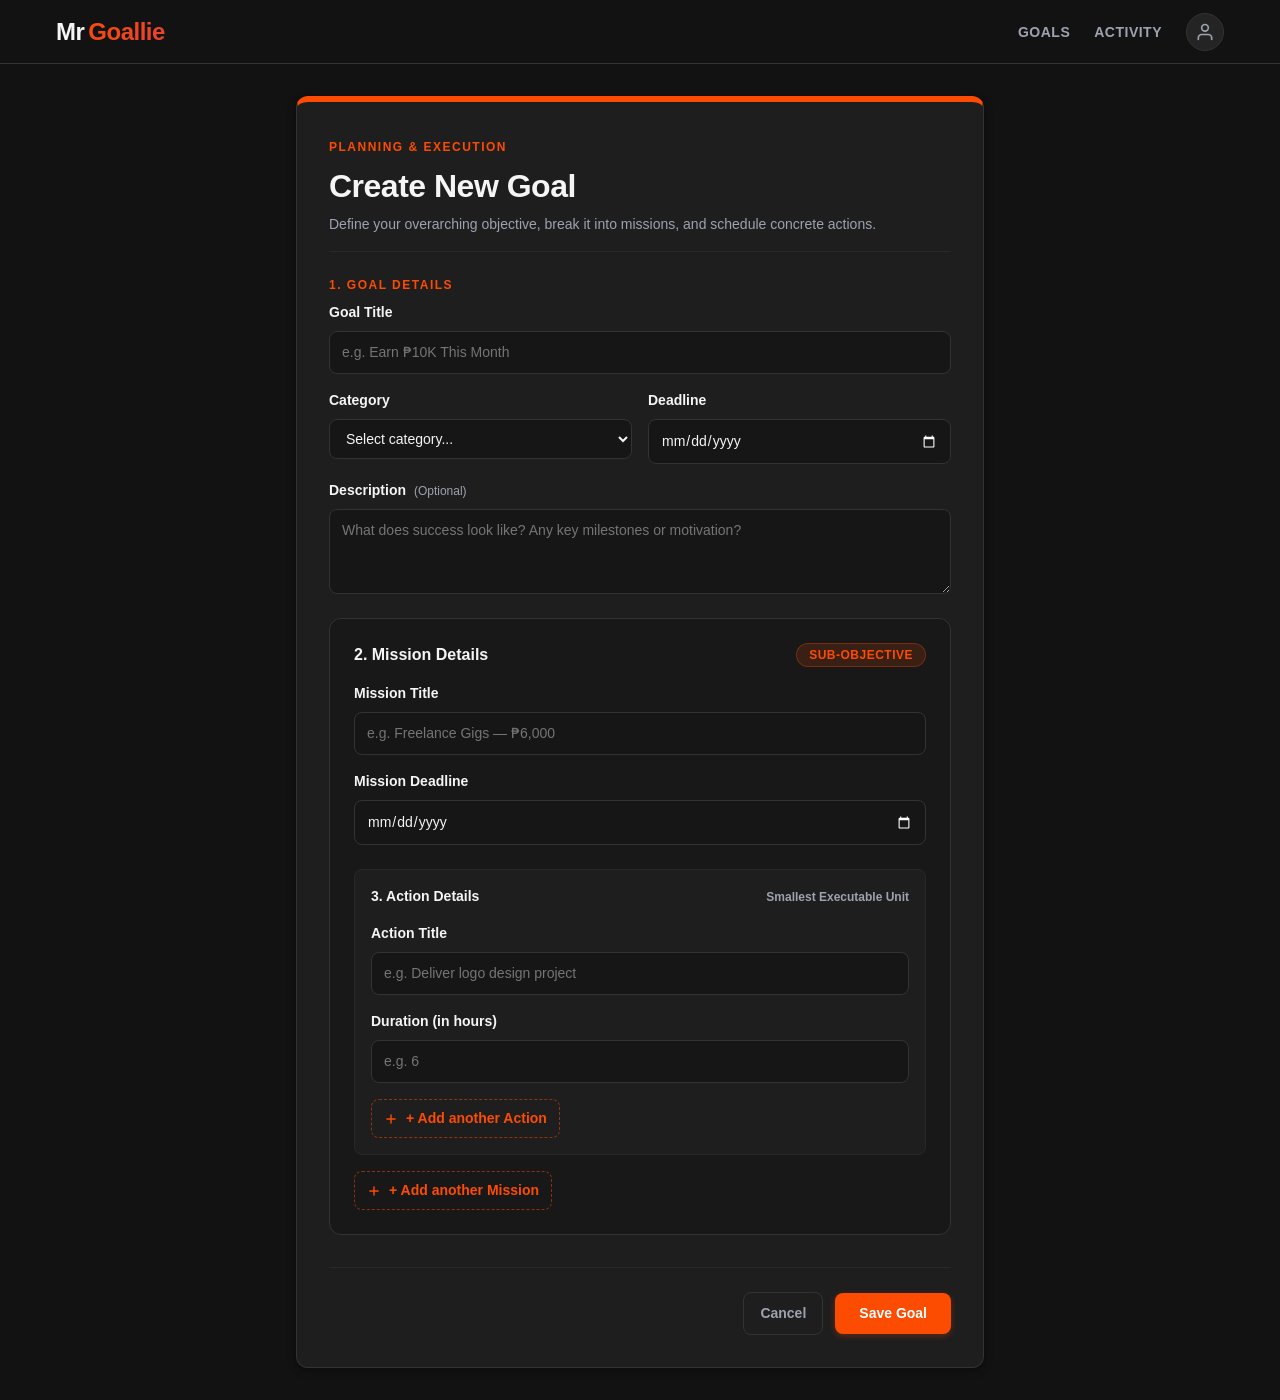
==== goalForm.html @ 3c05c083 "Initial Commit: Vibe Coded UI Design using Antigravity" ====
<!DOCTYPE html>
<html lang="en">
<head>
  <meta charset="UTF-8">
  <meta name="viewport" content="width=device-width, initial-scale=1.0">
  <title>New Goal — Mr Goallie</title>
  <link rel="stylesheet" href="css/styles.css">
</head>
<body>

  <!-- Top Sticky Navigation Bar -->
  <header class="site-header">
    <div class="nav-container">
      <a href="index.html" class="brand-logo" aria-label="Mr Goallie Home">
        Mr <span class="brand-gradient">Goallie</span>
      </a>

      <div class="nav-right">
        <nav aria-label="Primary Navigation">
          <ul class="nav-links">
            <li><a href="index.html" class="nav-link">Goals</a></li>
            <li><a href="index.html#activity-section" class="nav-link">Activity</a></li>
          </ul>
        </nav>
        <a href="#profile" class="profile-btn" aria-label="User Profile">
          <svg width="20" height="20" viewBox="0 0 24 24" fill="none" stroke="currentColor" stroke-width="2" stroke-linecap="round" stroke-linejoin="round" aria-hidden="true">
            <path d="M20 21v-2a4 4 0 0 0-4-4H8a4 4 0 0 0-4 4v2"></path>
            <circle cx="12" cy="7" r="4"></circle>
          </svg>
        </a>
      </div>
    </div>
  </header>

  <main class="form-page-layout">

    <div class="form-card">
      <div class="form-header">
        <span class="section-tag">Planning &amp; Execution</span>
        <h1 class="section-title">Create New Goal</h1>
        <p style="color: var(--color-text-muted); font-size: var(--text-sm); margin-top: 4px;">
          Define your overarching objective, break it into missions, and schedule concrete actions.
        </p>
      </div>

      <form action="index.html" method="get" class="form-section">
        
        <!-- 1. Goal Details Section -->
        <fieldset class="form-section" style="border: none;">
          <legend class="section-tag" style="margin-bottom: var(--space-2);">1. Goal Details</legend>

          <div class="form-group">
            <label for="goal-title" class="form-label">Goal Title</label>
            <input 
              type="text" 
              id="goal-title" 
              name="goal_title" 
              class="form-input" 
              placeholder="e.g. Earn ₱10K This Month" 
              required
            >
          </div>

          <div class="form-group-row">
            <div class="form-group">
              <label for="goal-category" class="form-label">Category</label>
              <select id="goal-category" name="goal_category" class="form-select" required>
                <option value="" disabled selected>Select category...</option>
                <option value="health">Health</option>
                <option value="career">Career</option>
                <option value="finance">Finance</option>
                <option value="learning">Learning</option>
                <option value="personal">Personal</option>
              </select>
            </div>

            <div class="form-group">
              <label for="goal-deadline" class="form-label">Deadline</label>
              <input 
                type="date" 
                id="goal-deadline" 
                name="goal_deadline" 
                class="form-input" 
                required
              >
            </div>
          </div>

          <div class="form-group">
            <label for="goal-description" class="form-label">
              Description <span class="form-label-optional">(Optional)</span>
            </label>
            <textarea 
              id="goal-description" 
              name="goal_description" 
              class="form-textarea" 
              rows="3" 
              placeholder="What does success look like? Any key milestones or motivation?"
            ></textarea>
          </div>

          <!-- 2. Nested Mission Details Section -->
          <div class="form-nested-section">
            <div class="nested-section-title">
              <span>2. Mission Details</span>
              <span class="category-pill">Sub-objective</span>
            </div>

            <div class="form-group">
              <label for="mission-title" class="form-label">Mission Title</label>
              <input 
                type="text" 
                id="mission-title" 
                name="mission_title" 
                class="form-input" 
                placeholder="e.g. Freelance Gigs — ₱6,000" 
                required
              >
            </div>

            <div class="form-group">
              <label for="mission-deadline" class="form-label">Mission Deadline</label>
              <input 
                type="date" 
                id="mission-deadline" 
                name="mission_deadline" 
                class="form-input" 
                required
              >
            </div>

            <!-- 3. Nested Action Details Section -->
            <div class="form-nested-sub-section">
              <div class="nested-section-title">
                <span style="font-size: var(--text-sm);">3. Action Details</span>
                <span style="font-size: var(--text-xs); color: var(--color-text-muted);">Smallest Executable Unit</span>
              </div>

              <div class="form-group">
                <label for="action-title" class="form-label">Action Title</label>
                <input 
                  type="text" 
                  id="action-title" 
                  name="action_title" 
                  class="form-input" 
                  placeholder="e.g. Deliver logo design project" 
                  required
                >
              </div>

              <div class="form-group">
                <label for="action-duration" class="form-label">Duration (in hours)</label>
                <input 
                  type="number" 
                  id="action-duration" 
                  name="action_duration" 
                  class="form-input" 
                  placeholder="e.g. 6" 
                  min="0.25" 
                  step="0.25" 
                  required
                >
              </div>

              <button type="button" class="btn-add-repeater">
                <svg width="14" height="14" viewBox="0 0 24 24" fill="none" stroke="currentColor" stroke-width="2.5" stroke-linecap="round" stroke-linejoin="round" aria-hidden="true">
                  <line x1="12" y1="5" x2="12" y2="19"></line>
                  <line x1="5" y1="12" x2="19" y2="12"></line>
                </svg>
                <span>+ Add another Action</span>
              </button>
            </div>

            <button type="button" class="btn-add-repeater">
              <svg width="14" height="14" viewBox="0 0 24 24" fill="none" stroke="currentColor" stroke-width="2.5" stroke-linecap="round" stroke-linejoin="round" aria-hidden="true">
                <line x1="12" y1="5" x2="12" y2="19"></line>
                <line x1="5" y1="12" x2="19" y2="12"></line>
              </svg>
              <span>+ Add another Mission</span>
            </button>
          </div>

        </fieldset>

        <!-- Form Footer: Cancel & Save Goal -->
        <div class="form-actions-footer">
          <a href="index.html" class="btn-cancel">Cancel</a>
          <button type="submit" class="btn-submit">Save Goal</button>
        </div>

      </form>
    </div>

  </main>

</body>
</html>
---- css/styles.css ----
/* ==========================================================================
   Mr Goallie — Design System & Stylesheet
   Strava-inspired athletic, data-forward dark UI
   ========================================================================== */

:root {
  /* Colors */
  --bg-color: #121212;
  --surface-card: #1E1E1E;
  --surface-nested: #181818;
  --surface-nested-subtle: #242424;
  --surface-input: #161616;
  --surface-hover: #262626;

  --color-primary: #FC4C02;
  --color-primary-accent: #E34234;
  --color-primary-glow: rgba(252, 76, 2, 0.25);
  
  --color-text-primary: #F5F5F5;
  --color-text-muted: #9CA3AF;
  --color-border: #333333;
  --color-border-subtle: #282828;
  --color-warning: #FFB020;
  --color-warning-bg: rgba(255, 176, 32, 0.12);
  --color-success: #FC4C02;
  --color-success-bg: rgba(252, 76, 2, 0.12);

  /* Typography */
  --font-stack: -apple-system, "Segoe UI", Roboto, Helvetica, Arial, sans-serif;
  --text-xs: 12px;
  --text-sm: 14px;
  --text-base: 16px;
  --text-lg: 20px;
  --text-xl: 24px;
  --text-2xl: 32px;

  /* Spacing */
  --space-1: 4px;
  --space-2: 8px;
  --space-3: 12px;
  --space-4: 16px;
  --space-6: 24px;
  --space-8: 32px;

  /* Radii */
  --radius-sm: 8px;
  --radius-md: 12px;
  --radius-full: 999px;

  /* Elevation */
  --card-shadow: 0 2px 8px rgba(0, 0, 0, 0.4);
  --focus-ring: 0 0 0 2px #121212, 0 0 0 4px #FC4C02;
}

/* --------------------------------------------------------------------------
   Modern Reset & Base Styles
   -------------------------------------------------------------------------- */
*, *::before, *::after {
  box-sizing: border-box;
  margin: 0;
  padding: 0;
}

html {
  font-size: 16px;
  color-scheme: dark;
  scroll-behavior: smooth;
}

body {
  min-height: 100vh;
  background-color: var(--bg-color);
  color: var(--color-text-primary);
  font-family: var(--font-stack);
  font-size: var(--text-base);
  line-height: 1.5;
  -webkit-font-smoothing: antialiased;
  -moz-osx-font-smoothing: grayscale;
}

a {
  color: inherit;
  text-decoration: none;
}

button, input, select, textarea {
  font: inherit;
  color: inherit;
}

button {
  cursor: pointer;
  border: none;
  background: none;
}

/* Accessible hidden utility */
.visually-hidden {
  position: absolute !important;
  width: 1px !important;
  height: 1px !important;
  padding: 0 !important;
  margin: -1px !important;
  overflow: hidden !important;
  clip: rect(0, 0, 0, 0) !important;
  white-space: nowrap !important;
  border: 0 !important;
}

/* --------------------------------------------------------------------------
   Header & Sticky Nav Bar (~64px)
   -------------------------------------------------------------------------- */
.site-header {
  position: sticky;
  top: 0;
  z-index: 100;
  height: 64px;
  background-color: #121212;
  border-bottom: 1px solid var(--color-border);
  display: flex;
  align-items: center;
}

.nav-container {
  width: 100%;
  max-width: 1200px;
  margin: 0 auto;
  padding: 0 var(--space-4);
  display: flex;
  align-items: center;
  justify-content: space-between;
}

.brand-logo {
  font-size: var(--text-xl);
  font-weight: 800;
  letter-spacing: -0.5px;
  color: var(--color-text-primary);
  display: flex;
  align-items: center;
  gap: 4px;
}

.brand-gradient {
  background: linear-gradient(135deg, var(--color-primary), var(--color-primary-accent));
  -webkit-background-clip: text;
  -webkit-text-fill-color: transparent;
}

.nav-right {
  display: flex;
  align-items: center;
  gap: var(--space-6);
}

.nav-links {
  display: flex;
  align-items: center;
  gap: var(--space-6);
  list-style: none;
}

.nav-link {
  font-size: var(--text-sm);
  font-weight: 600;
  color: var(--color-text-muted);
  text-transform: uppercase;
  letter-spacing: 0.5px;
  padding: var(--space-2) 0;
  position: relative;
  transition: color 0.15s ease;
}

.nav-link:hover {
  color: var(--color-text-primary);
}

.nav-link.active {
  color: var(--color-text-primary);
}

.nav-link.active::after {
  content: "";
  position: absolute;
  bottom: -10px;
  left: 0;
  right: 0;
  height: 2px;
  background-color: var(--color-primary);
  border-radius: var(--radius-full);
}

.profile-btn {
  display: inline-flex;
  align-items: center;
  justify-content: center;
  width: 38px;
  height: 38px;
  border-radius: var(--radius-full);
  background-color: var(--surface-nested-subtle);
  border: 1px solid var(--color-border);
  color: var(--color-text-muted);
  transition: border-color 0.15s ease, color 0.15s ease;
}

.profile-btn:hover {
  border-color: var(--color-primary);
  color: var(--color-text-primary);
}

/* --------------------------------------------------------------------------
   Layout & Dashboard Container
   -------------------------------------------------------------------------- */
.main-layout {
  max-width: 1200px;
  margin: 0 auto;
  padding: var(--space-8) var(--space-4) var(--space-8);
  display: flex;
  flex-direction: column;
  gap: var(--space-8);
}

/* Section Header Typography */
.section-tag {
  font-size: var(--text-xs);
  font-weight: 700;
  text-transform: uppercase;
  letter-spacing: 1.5px;
  color: var(--color-primary);
  margin-bottom: var(--space-1);
}

.section-title {
  font-size: var(--text-2xl);
  font-weight: 800;
  letter-spacing: -0.5px;
  color: var(--color-text-primary);
}

/* --------------------------------------------------------------------------
   Goal Collection Section & Filters
   -------------------------------------------------------------------------- */
.goals-section {
  display: flex;
  flex-direction: column;
  gap: var(--space-4);
}

.section-header-row {
  display: flex;
  align-items: flex-end;
  justify-content: space-between;
  gap: var(--space-4);
  flex-wrap: wrap;
}

.header-left {
  display: flex;
  flex-direction: column;
}

.filter-actions-row {
  display: flex;
  align-items: center;
  gap: var(--space-3);
  flex-wrap: wrap;
}

.category-select-wrapper {
  position: relative;
  display: inline-block;
}

.category-select {
  background-color: var(--surface-card);
  border: 1px solid var(--color-border);
  color: var(--color-text-primary);
  font-size: var(--text-sm);
  font-weight: 500;
  padding: 8px var(--space-6) 8px var(--space-3);
  border-radius: var(--radius-sm);
  outline: none;
  appearance: none;
  background-image: url("data:image/svg+xml,%3Csvg xmlns='http://www.w3.org/2000/svg' width='16' height='16' viewBox='0 0 24 24' fill='none' stroke='%239CA3AF' stroke-width='2' stroke-linecap='round' stroke-linejoin='round'%3E%3Cpolyline points='6 9 12 15 18 9'%3E%3C/polyline%3E%3C/svg%3E");
  background-repeat: no-repeat;
  background-position: right 8px center;
  background-size: 14px;
  cursor: pointer;
  transition: border-color 0.15s ease;
}

.category-select:focus {
  border-color: var(--color-primary);
}

/* Primary Button */
.btn-primary {
  display: inline-flex;
  align-items: center;
  justify-content: center;
  gap: var(--space-2);
  background-color: var(--color-primary);
  color: #FFFFFF;
  font-size: var(--text-sm);
  font-weight: 700;
  padding: 8px var(--space-4);
  border-radius: var(--radius-sm);
  text-decoration: none;
  box-shadow: 0 1px 3px rgba(0,0,0,0.3);
  transition: background-color 0.15s ease, transform 0.1s ease;
}

.btn-primary:hover {
  background-color: var(--color-primary-accent);
}

.btn-primary:active {
  transform: scale(0.98);
}

/* Goals Grid */
.goals-grid {
  display: grid;
  grid-template-columns: 1fr;
  gap: var(--space-6);
}

/* --------------------------------------------------------------------------
   Card Hierarchy: Goal -> Mission -> Action
   Decreasing card size, padding, weight and indented connecting line
   -------------------------------------------------------------------------- */

/* 1. Goal Card (Largest) */
.goal-card {
  background-color: var(--surface-card);
  border: 1px solid var(--color-border);
  border-radius: var(--radius-md);
  padding: var(--space-6);
  box-shadow: var(--card-shadow);
  display: flex;
  flex-direction: column;
  gap: var(--space-4);
  position: relative;
}

.goal-card-header {
  display: flex;
  align-items: flex-start;
  justify-content: space-between;
  gap: var(--space-4);
}

.goal-title-group {
  display: flex;
  align-items: center;
  gap: var(--space-3);
  flex-wrap: wrap;
}

.goal-title {
  font-size: var(--text-xl);
  font-weight: 800;
  color: var(--color-text-primary);
  letter-spacing: -0.3px;
  line-height: 1.2;
}

/* Category Pill */
.category-pill {
  display: inline-flex;
  align-items: center;
  font-size: var(--text-xs);
  font-weight: 700;
  text-transform: uppercase;
  letter-spacing: 0.5px;
  padding: 2px var(--space-3);
  border-radius: var(--radius-full);
  background-color: rgba(252, 76, 2, 0.15);
  color: var(--color-primary);
  border: 1px solid rgba(252, 76, 2, 0.3);
}

.icon-btn {
  display: inline-flex;
  align-items: center;
  justify-content: center;
  color: var(--color-text-muted);
  padding: var(--space-1);
  border-radius: var(--radius-sm);
  transition: color 0.15s ease, background-color 0.15s ease;
}

.icon-btn:hover {
  color: var(--color-text-primary);
  background-color: var(--surface-hover);
}

/* Goal Card Middle */
.goal-card-body {
  display: flex;
  align-items: center;
  justify-content: space-between;
  gap: var(--space-6);
}

.goal-description {
  color: var(--color-text-muted);
  font-size: var(--text-sm);
  line-height: 1.5;
  display: -webkit-box;
  -webkit-line-clamp: 2;
  -webkit-box-orient: vertical;
  overflow: hidden;
  max-width: 650px;
}

/* Circular Progress Ring */
.progress-ring-container {
  position: relative;
  width: 68px;
  height: 68px;
  flex-shrink: 0;
  display: flex;
  align-items: center;
  justify-content: center;
}

.progress-ring-svg {
  width: 100%;
  height: 100%;
  transform: rotate(-90deg);
}

.progress-ring-track {
  fill: none;
  stroke: var(--surface-nested-subtle);
  stroke-width: 6;
}

.progress-ring-fill {
  fill: none;
  stroke: var(--color-primary);
  stroke-width: 6;
  stroke-linecap: round;
  transition: stroke-dashoffset 0.4s ease;
}

.progress-ring-text {
  position: absolute;
  font-size: var(--text-sm);
  font-weight: 800;
  color: var(--color-text-primary);
}

/* Goal Card Bottom Meta & Toggles */
.goal-card-footer {
  display: flex;
  align-items: center;
  justify-content: space-between;
  flex-wrap: wrap;
  gap: var(--space-3);
  padding-top: var(--space-3);
  border-top: 1px solid var(--color-border-subtle);
}

.meta-group {
  display: flex;
  align-items: center;
  gap: var(--space-3);
  flex-wrap: wrap;
}

.meta-item {
  display: inline-flex;
  align-items: center;
  gap: var(--space-1);
  font-size: var(--text-xs);
  color: var(--color-text-muted);
  font-weight: 500;
}

.badge-days {
  display: inline-flex;
  align-items: center;
  font-size: var(--text-xs);
  font-weight: 700;
  padding: 2px var(--space-2);
  border-radius: var(--radius-sm);
  background-color: var(--surface-nested-subtle);
  color: var(--color-text-muted);
}

.badge-days.warning {
  background-color: var(--color-warning-bg);
  color: var(--color-warning);
  border: 1px solid rgba(255, 176, 32, 0.3);
}

.expand-toggle-btn {
  display: inline-flex;
  align-items: center;
  gap: var(--space-2);
  font-size: var(--text-xs);
  font-weight: 700;
  text-transform: uppercase;
  letter-spacing: 0.5px;
  color: var(--color-primary);
  padding: var(--space-1) var(--space-2);
  border-radius: var(--radius-sm);
  transition: background-color 0.15s ease;
}

.expand-toggle-btn:hover {
  background-color: rgba(252, 76, 2, 0.1);
}

.expand-toggle-btn svg {
  transition: transform 0.2s ease;
}

/* --------------------------------------------------------------------------
   Expandable Container & Nested Missions
   -------------------------------------------------------------------------- */
.expandable {
  display: none;
}

.expandable.expanded {
  display: flex;
  flex-direction: column;
}

/* Missions container nested under Goal Card */
.missions-container {
  display: flex;
  flex-direction: column;
  gap: var(--space-4);
  padding-left: var(--space-4);
  margin-top: var(--space-3);
  border-left: 2px solid var(--color-border);
}

/* 2. Mission Card (Medium) */
.mission-card {
  background-color: var(--surface-nested);
  border: 1px solid var(--color-border);
  border-radius: var(--radius-md);
  padding: var(--space-4);
  display: flex;
  flex-direction: column;
  gap: var(--space-3);
  box-shadow: 0 1px 4px rgba(0,0,0,0.3);
}

.mission-header {
  display: flex;
  align-items: center;
  justify-content: space-between;
  gap: var(--space-3);
}

.mission-title {
  font-size: var(--text-base);
  font-weight: 700;
  color: var(--color-text-primary);
  letter-spacing: -0.2px;
}

/* Linear Progress Bar with % Label */
.progress-bar-container {
  display: flex;
  align-items: center;
  gap: var(--space-3);
}

.progress-track {
  flex: 1;
  height: 8px;
  background-color: var(--surface-nested-subtle);
  border-radius: var(--radius-full);
  overflow: hidden;
  position: relative;
}

.progress-fill {
  height: 100%;
  background: linear-gradient(90deg, var(--color-primary), var(--color-primary-accent));
  border-radius: var(--radius-full);
}

.progress-percent-label {
  font-size: var(--text-xs);
  font-weight: 700;
  color: var(--color-text-primary);
  min-width: 32px;
  text-align: right;
}

.mission-footer {
  display: flex;
  align-items: center;
  justify-content: space-between;
  flex-wrap: wrap;
  gap: var(--space-2);
  padding-top: var(--space-2);
  border-top: 1px solid var(--color-border-subtle);
}

/* --------------------------------------------------------------------------
   Actions Container & Action Cards (Smallest/Most Compact)
   -------------------------------------------------------------------------- */
.actions-container {
  display: flex;
  flex-direction: column;
  gap: var(--space-2);
  padding-left: var(--space-4);
  margin-top: var(--space-2);
  border-left: 2px solid var(--color-border);
}

/* 3. Action Card */
.action-card {
  background-color: var(--surface-card);
  border: 1px solid var(--color-border-subtle);
  border-radius: var(--radius-sm);
  padding: var(--space-2) var(--space-3);
  display: flex;
  align-items: center;
  justify-content: space-between;
  gap: var(--space-3);
}

.action-info {
  display: flex;
  align-items: center;
  gap: var(--space-3);
  flex: 1;
  min-width: 0;
}

.action-title {
  font-size: var(--text-sm);
  font-weight: 600;
  color: var(--color-text-primary);
  white-space: nowrap;
  overflow: hidden;
  text-overflow: ellipsis;
}

.action-duration {
  display: inline-flex;
  align-items: center;
  gap: 4px;
  font-size: var(--text-xs);
  color: var(--color-text-muted);
  flex-shrink: 0;
}

.action-status-group {
  display: flex;
  align-items: center;
  flex-shrink: 0;
}

.btn-start-action {
  font-size: var(--text-xs);
  font-weight: 700;
  padding: 4px 14px;
  border-radius: var(--radius-full);
  background-color: var(--color-primary);
  color: #FFFFFF;
  text-transform: uppercase;
  letter-spacing: 0.5px;
  transition: background-color 0.15s ease;
}

.btn-start-action:hover {
  background-color: var(--color-primary-accent);
}

.action-completed-pill {
  display: inline-flex;
  align-items: center;
  gap: 4px;
  font-size: var(--text-xs);
  font-weight: 700;
  color: var(--color-primary);
  background-color: var(--color-success-bg);
  padding: 3px 10px;
  border-radius: var(--radius-full);
  border: 1px solid rgba(252, 76, 2, 0.2);
}

/* --------------------------------------------------------------------------
   Action Collection / Activity Log Section
   -------------------------------------------------------------------------- */
.activity-section {
  display: flex;
  flex-direction: column;
  gap: var(--space-3);
}

.activity-list {
  display: flex;
  flex-direction: column;
  background-color: var(--surface-card);
  border: 1px solid var(--color-border);
  border-radius: var(--radius-md);
  overflow: hidden;
  box-shadow: var(--card-shadow);
}

.activity-row {
  display: flex;
  align-items: center;
  justify-content: space-between;
  gap: var(--space-4);
  padding: var(--space-3) var(--space-4);
  border-bottom: 1px solid var(--color-border-subtle);
  transition: background-color 0.1s ease;
}

.activity-row:last-child {
  border-bottom: none;
}

.activity-left {
  display: flex;
  align-items: center;
  gap: var(--space-3);
  min-width: 0;
}

.activity-icon {
  width: 28px;
  height: 28px;
  border-radius: var(--radius-full);
  background-color: var(--color-success-bg);
  color: var(--color-primary);
  display: flex;
  align-items: center;
  justify-content: center;
  flex-shrink: 0;
}

.activity-title {
  font-size: var(--text-sm);
  font-weight: 600;
  color: var(--color-text-primary);
  white-space: nowrap;
  overflow: hidden;
  text-overflow: ellipsis;
}

.activity-duration-badge {
  font-size: var(--text-xs);
  color: var(--color-text-muted);
  background-color: var(--surface-nested-subtle);
  padding: 2px 8px;
  border-radius: var(--radius-full);
  flex-shrink: 0;
}

.activity-date {
  font-size: var(--text-xs);
  color: var(--color-text-muted);
  white-space: nowrap;
  font-weight: 500;
  text-align: right;
}

/* --------------------------------------------------------------------------
   Consistency Calendar (Placeholder Frame & Legend)
   -------------------------------------------------------------------------- */
.calendar-section {
  display: flex;
  flex-direction: column;
  gap: var(--space-3);
}

.calendar-card {
  background-color: var(--surface-card);
  border: 1px solid var(--color-border);
  border-radius: var(--radius-md);
  padding: var(--space-6);
  box-shadow: var(--card-shadow);
  display: flex;
  flex-direction: column;
  gap: var(--space-6);
}

.calendar-header-row {
  display: flex;
  align-items: center;
  justify-content: space-between;
  flex-wrap: wrap;
  gap: var(--space-3);
}

.calendar-legend {
  display: flex;
  align-items: center;
  gap: var(--space-2);
  font-size: var(--text-xs);
  color: var(--color-text-muted);
}

.legend-scale {
  display: flex;
  align-items: center;
  gap: 3px;
}

.legend-box {
  width: 12px;
  height: 12px;
  border-radius: 2px;
}

.intensity-0 { background-color: #121212; border: 1px solid #333333; }
.intensity-1 { background-color: rgba(252, 76, 2, 0.35); }
.intensity-2 { background-color: rgba(252, 76, 2, 0.7); }
.intensity-3 { background-color: #FC4C02; }

.calendar-placeholder-container {
  overflow-x: auto;
  padding-bottom: var(--space-2);
}

.calendar-placeholder-frame {
  min-width: 680px;
  min-height: 140px;
  border: 2px dashed var(--color-border);
  border-radius: var(--radius-sm);
  display: flex;
  flex-direction: column;
  align-items: center;
  justify-content: center;
  gap: var(--space-2);
  padding: var(--space-6);
  background-color: rgba(0, 0, 0, 0.15);
}

.calendar-placeholder-text {
  font-size: var(--text-sm);
  font-weight: 600;
  color: var(--color-text-muted);
  letter-spacing: 0.5px;
}

.calendar-placeholder-subtext {
  font-size: var(--text-xs);
  color: #6B7280;
}

.calendar-months-mock {
  display: flex;
  justify-content: space-between;
  width: 100%;
  max-width: 640px;
  padding: 0 var(--space-2);
  font-size: var(--text-xs);
  color: var(--color-text-muted);
  font-weight: 600;
}

/* --------------------------------------------------------------------------
   Goal Form Page: goalForm.html
   Google Forms style single-column centered card layout
   -------------------------------------------------------------------------- */
.form-page-layout {
  max-width: 720px;
  margin: 0 auto;
  padding: var(--space-8) var(--space-4);
  display: flex;
  flex-direction: column;
  gap: var(--space-6);
}

.form-card {
  background-color: var(--surface-card);
  border: 1px solid var(--color-border);
  border-top: 6px solid var(--color-primary);
  border-radius: var(--radius-md);
  padding: var(--space-8);
  box-shadow: var(--card-shadow);
  display: flex;
  flex-direction: column;
  gap: var(--space-6);
}

.form-header {
  border-bottom: 1px solid var(--color-border-subtle);
  padding-bottom: var(--space-4);
}

.form-header .section-title {
  margin-top: var(--space-1);
}

.form-section {
  display: flex;
  flex-direction: column;
  gap: var(--space-4);
}

.form-nested-section {
  background-color: var(--surface-nested);
  border: 1px solid var(--color-border);
  border-radius: var(--radius-md);
  padding: var(--space-6);
  margin-top: var(--space-2);
  display: flex;
  flex-direction: column;
  gap: var(--space-4);
  position: relative;
}

.form-nested-sub-section {
  background-color: var(--surface-card);
  border: 1px solid var(--color-border-subtle);
  border-radius: var(--radius-sm);
  padding: var(--space-4);
  margin-top: var(--space-2);
  display: flex;
  flex-direction: column;
  gap: var(--space-4);
}

.nested-section-title {
  font-size: var(--text-base);
  font-weight: 700;
  color: var(--color-text-primary);
  display: flex;
  align-items: center;
  justify-content: space-between;
}

.form-group {
  display: flex;
  flex-direction: column;
  gap: var(--space-2);
}

.form-group-row {
  display: grid;
  grid-template-columns: 1fr 1fr;
  gap: var(--space-4);
}

.form-label {
  font-size: var(--text-sm);
  font-weight: 600;
  color: var(--color-text-primary);
}

.form-label-optional {
  font-size: var(--text-xs);
  color: var(--color-text-muted);
  font-weight: normal;
  margin-left: var(--space-1);
}

.form-input,
.form-select,
.form-textarea {
  background-color: var(--surface-input);
  border: 1px solid var(--color-border);
  border-radius: var(--radius-sm);
  padding: 10px var(--space-3);
  color: var(--color-text-primary);
  font-size: var(--text-sm);
  outline: none;
  transition: border-color 0.15s ease, box-shadow 0.15s ease;
  width: 100%;
}

.form-input:focus,
.form-select:focus,
.form-textarea:focus {
  border-color: var(--color-primary);
  box-shadow: var(--focus-ring);
}

.form-textarea {
  resize: vertical;
  min-height: 80px;
}

.btn-add-repeater {
  align-self: flex-start;
  display: inline-flex;
  align-items: center;
  gap: var(--space-2);
  font-size: var(--text-sm);
  font-weight: 700;
  color: var(--color-primary);
  padding: var(--space-2) var(--space-3);
  border-radius: var(--radius-sm);
  border: 1px dashed rgba(252, 76, 2, 0.5);
  transition: background-color 0.15s ease, border-color 0.15s ease;
}

.btn-add-repeater:hover {
  background-color: rgba(252, 76, 2, 0.1);
  border-color: var(--color-primary);
}

.form-actions-footer {
  display: flex;
  align-items: center;
  justify-content: flex-end;
  gap: var(--space-3);
  margin-top: var(--space-4);
  padding-top: var(--space-6);
  border-top: 1px solid var(--color-border-subtle);
}

.btn-cancel {
  display: inline-flex;
  align-items: center;
  justify-content: center;
  font-size: var(--text-sm);
  font-weight: 600;
  color: var(--color-text-muted);
  padding: 10px var(--space-4);
  border-radius: var(--radius-sm);
  border: 1px solid var(--color-border);
  transition: color 0.15s ease, border-color 0.15s ease;
}

.btn-cancel:hover {
  color: var(--color-text-primary);
  border-color: var(--color-text-muted);
}

.btn-submit {
  display: inline-flex;
  align-items: center;
  justify-content: center;
  font-size: var(--text-sm);
  font-weight: 700;
  background-color: var(--color-primary);
  color: #FFFFFF;
  padding: 10px var(--space-6);
  border-radius: var(--radius-sm);
  box-shadow: 0 2px 6px rgba(252, 76, 2, 0.3);
  transition: background-color 0.15s ease, transform 0.1s ease;
}

.btn-submit:hover {
  background-color: var(--color-primary-accent);
}

.btn-submit:active {
  transform: scale(0.98);
}

/* --------------------------------------------------------------------------
   Responsive Behavior
   - Desktop >=1024px: multi-column goal grid
   - Tablet 640-1023px: single/double column
   - Mobile <640px: single column, collapsed nav, full-width cards
   -------------------------------------------------------------------------- */
@media (min-width: 1024px) {
  .goals-grid {
    grid-template-columns: 1fr; /* Single detailed tree layout for goal cards with missions */
  }
}

@media (max-width: 639px) {
  .site-header {
    height: 56px;
  }

  .main-layout {
    padding: var(--space-4) var(--space-3);
    gap: var(--space-6);
  }

  .nav-right {
    gap: var(--space-3);
  }

  .nav-links {
    gap: var(--space-3);
  }

  .nav-link {
    font-size: var(--text-xs);
  }

  .goal-card {
    padding: var(--space-4);
  }

  .goal-card-header {
    flex-direction: column;
    align-items: flex-start;
  }

  .goal-card-body {
    flex-direction: column-reverse;
    align-items: flex-start;
    gap: var(--space-4);
  }

  .progress-ring-container {
    align-self: center;
  }

  .missions-container,
  .actions-container {
    padding-left: var(--space-2);
  }

  .action-card {
    flex-direction: column;
    align-items: flex-start;
    gap: var(--space-2);
  }

  .action-status-group {
    align-self: flex-end;
  }

  .form-group-row {
    grid-template-columns: 1fr;
  }

  .form-card {
    padding: var(--space-4);
  }
}

/* ===================================================
   MOCKUP-ONLY STYLES — remove this block along with
   the mock Goal Card in index.html when no longer needed
   =================================================== */
.mock-data {
  /* Targeted mockup styling if needed */
}
/* =================================================== */
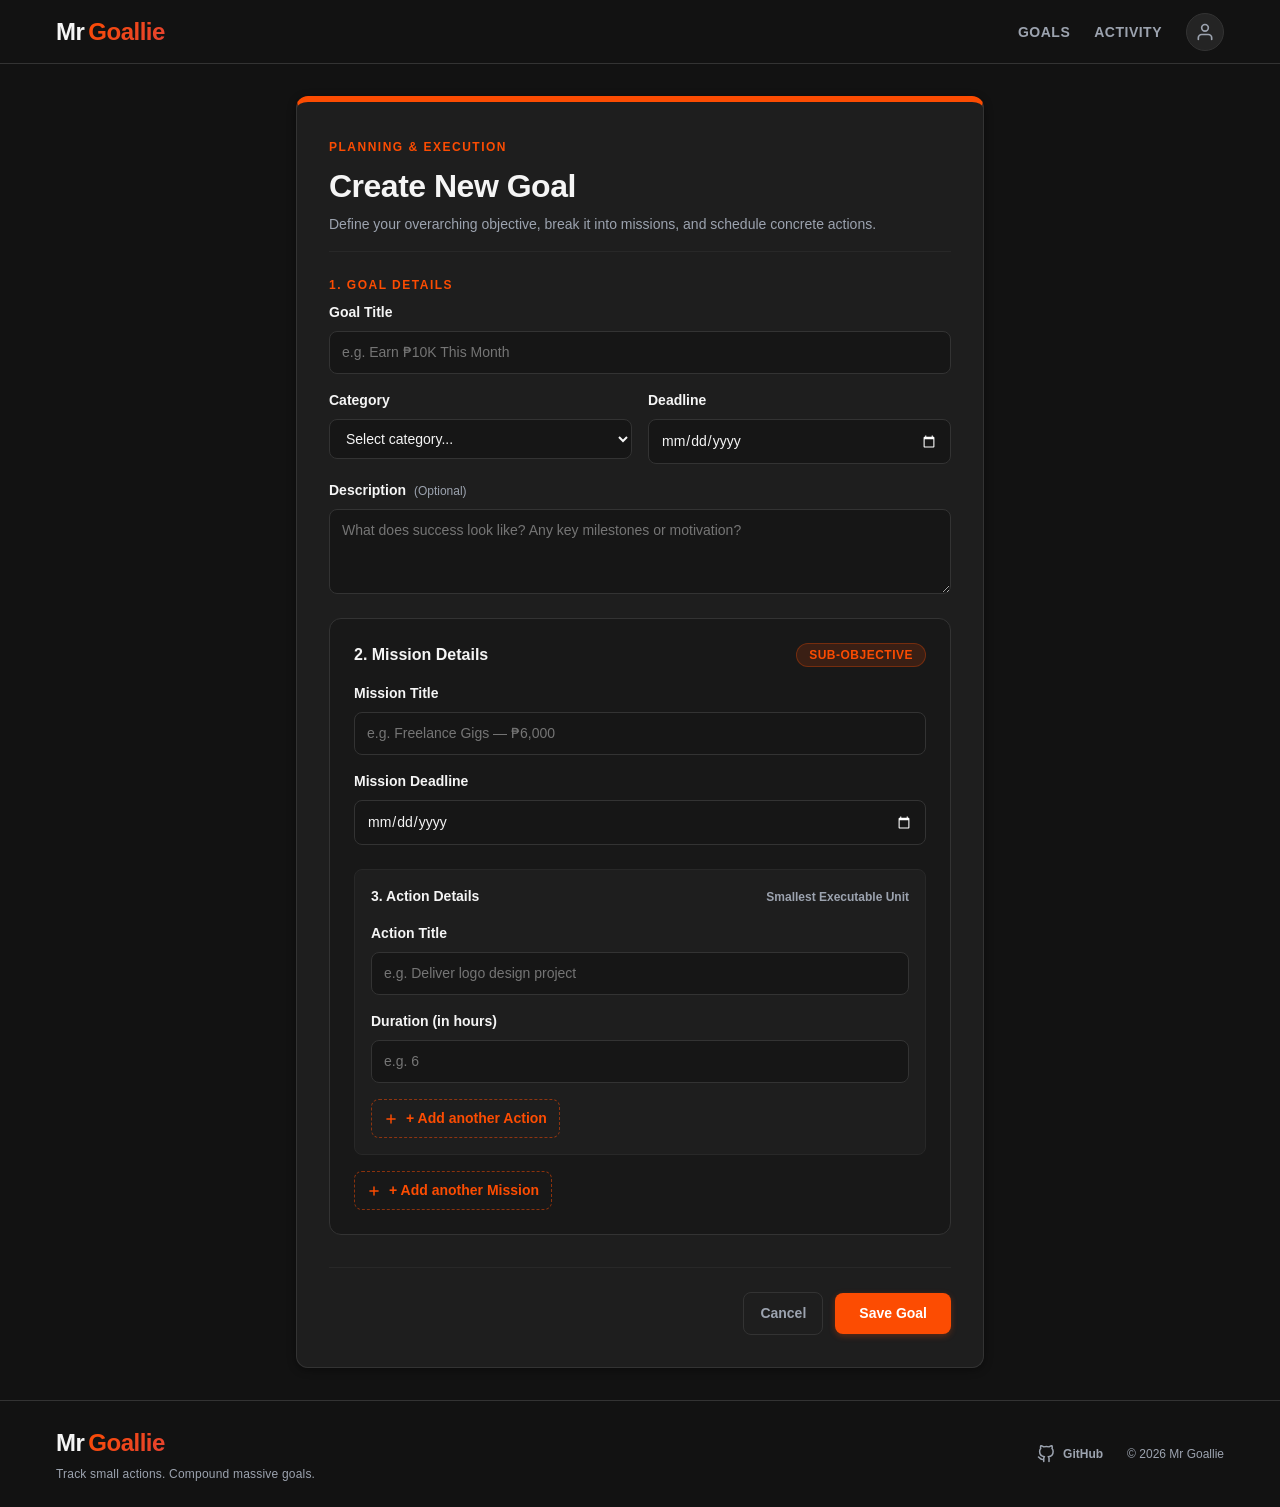
==== commit 0b3e8754: "Add site footer with branding and GitHub link" ====
--- a/goalForm.html
+++ b/goalForm.html
@@ -193,5 +193,27 @@
 
   </main>
 
+  <!-- Consistent Site Footer -->
+  <footer class="site-footer">
+    <div class="footer-container">
+      <div class="footer-brand-col">
+        <a href="index.html" class="brand-logo" aria-label="Mr Goallie Home">
+          Mr <span class="brand-gradient">Goallie</span>
+        </a>
+        <p class="footer-tagline">Track small actions. Compound massive goals.</p>
+      </div>
+
+      <div class="footer-meta-col">
+        <a href="https://github.com" class="footer-link" target="_blank" rel="noopener noreferrer" aria-label="GitHub Profile">
+          <svg width="18" height="18" viewBox="0 0 24 24" fill="none" stroke="currentColor" stroke-width="2" stroke-linecap="round" stroke-linejoin="round" aria-hidden="true">
+            <path d="M9 19c-5 1.5-5-2.5-7-3m14 6v-3.87a3.37 3.37 0 0 0-.94-2.61c3.14-.35 6.44-1.54 6.44-7A5.44 5.44 0 0 0 20 4.77 5.07 5.07 0 0 0 19.91 1S18.73.65 16 2.48a13.38 13.38 0 0 0-7 0C6.27.65 5.09 1 5.09 1A5.07 5.07 0 0 0 5 4.77a5.44 5.44 0 0 0-1.5 3.78c0 5.42 3.3 6.61 6.44 7A3.37 3.37 0 0 0 9 18.13V22"></path>
+          </svg>
+          <span>GitHub</span>
+        </a>
+        <span class="footer-copyright">&copy; 2026 Mr Goallie</span>
+      </div>
+    </div>
+  </footer>
+
 </body>
 </html>
--- a/css/styles.css
+++ b/css/styles.css
@@ -15,7 +15,7 @@
   --color-primary: #FC4C02;
   --color-primary-accent: #E34234;
   --color-primary-glow: rgba(252, 76, 2, 0.25);
-  
+
   --color-text-primary: #F5F5F5;
   --color-text-muted: #9CA3AF;
   --color-border: #333333;
@@ -55,7 +55,9 @@
 /* --------------------------------------------------------------------------
    Modern Reset & Base Styles
    -------------------------------------------------------------------------- */
-*, *::before, *::after {
+*,
+*::before,
+*::after {
   box-sizing: border-box;
   margin: 0;
   padding: 0;
@@ -69,6 +71,8 @@
 
 body {
   min-height: 100vh;
+  display: flex;
+  flex-direction: column;
   background-color: var(--bg-color);
   color: var(--color-text-primary);
   font-family: var(--font-stack);
@@ -83,7 +87,10 @@
   text-decoration: none;
 }
 
-button, input, select, textarea {
+button,
+input,
+select,
+textarea {
   font: inherit;
   color: inherit;
 }
@@ -145,6 +152,7 @@
   background: linear-gradient(135deg, var(--color-primary), var(--color-primary-accent));
   -webkit-background-clip: text;
   -webkit-text-fill-color: transparent;
+  background-clip: text;
 }
 
 .nav-right {
@@ -212,6 +220,8 @@
    Layout & Dashboard Container
    -------------------------------------------------------------------------- */
 .main-layout {
+  flex: 1;
+  width: 100%;
   max-width: 1200px;
   margin: 0 auto;
   padding: var(--space-8) var(--space-4) var(--space-8);
@@ -306,7 +316,7 @@
   padding: 8px var(--space-4);
   border-radius: var(--radius-sm);
   text-decoration: none;
-  box-shadow: 0 1px 3px rgba(0,0,0,0.3);
+  box-shadow: 0 1px 3px rgba(0, 0, 0, 0.3);
   transition: background-color 0.15s ease, transform 0.1s ease;
 }
 
@@ -352,7 +362,7 @@
 
 .goal-title-group {
   display: flex;
-  align-items: center;
+  flex-direction: column;
   gap: var(--space-3);
   flex-wrap: wrap;
 }
@@ -417,8 +427,8 @@
 /* Circular Progress Ring */
 .progress-ring-container {
   position: relative;
-  width: 68px;
-  height: 68px;
+  width: 20vh;
+  height: 20vh;
   flex-shrink: 0;
   display: flex;
   align-items: center;
@@ -545,11 +555,11 @@
   background-color: var(--surface-nested);
   border: 1px solid var(--color-border);
   border-radius: var(--radius-md);
-  padding: var(--space-4);
-  display: flex;
-  flex-direction: column;
-  gap: var(--space-3);
-  box-shadow: 0 1px 4px rgba(0,0,0,0.3);
+  padding: var(--space-3);
+  display: flex;
+  flex-direction: column;
+  gap: var(--space-3);
+  box-shadow: 0 1px 4px rgba(0, 0, 0, 0.3);
 }
 
 .mission-header {
@@ -817,10 +827,22 @@
   border-radius: 2px;
 }
 
-.intensity-0 { background-color: #121212; border: 1px solid #333333; }
-.intensity-1 { background-color: rgba(252, 76, 2, 0.35); }
-.intensity-2 { background-color: rgba(252, 76, 2, 0.7); }
-.intensity-3 { background-color: #FC4C02; }
+.intensity-0 {
+  background-color: #121212;
+  border: 1px solid #333333;
+}
+
+.intensity-1 {
+  background-color: rgba(252, 76, 2, 0.35);
+}
+
+.intensity-2 {
+  background-color: rgba(252, 76, 2, 0.7);
+}
+
+.intensity-3 {
+  background-color: #FC4C02;
+}
 
 .calendar-placeholder-container {
   overflow-x: auto;
@@ -869,6 +891,8 @@
    Google Forms style single-column centered card layout
    -------------------------------------------------------------------------- */
 .form-page-layout {
+  flex: 1;
+  width: 100%;
   max-width: 720px;
   margin: 0 auto;
   padding: var(--space-8) var(--space-4);
@@ -1057,6 +1081,69 @@
 }
 
 /* --------------------------------------------------------------------------
+   Site Footer
+   Consistent athletic, data-forward dark footer matching design system
+   -------------------------------------------------------------------------- */
+.site-footer {
+  width: 100%;
+  background-color: #121212;
+  border-top: 1px solid var(--color-border);
+  margin-top: auto;
+}
+
+.footer-container {
+  width: 100%;
+  max-width: 1200px;
+  margin: 0 auto;
+  padding: var(--space-6) var(--space-4);
+  display: flex;
+  align-items: center;
+  justify-content: space-between;
+  gap: var(--space-4);
+  flex-wrap: wrap;
+}
+
+.footer-brand-col {
+  display: flex;
+  flex-direction: column;
+  gap: var(--space-1);
+}
+
+.footer-tagline {
+  font-size: var(--text-xs);
+  color: var(--color-text-muted);
+  font-weight: 500;
+  letter-spacing: 0.2px;
+}
+
+.footer-meta-col {
+  display: flex;
+  align-items: center;
+  gap: var(--space-6);
+  flex-wrap: wrap;
+}
+
+.footer-link {
+  display: inline-flex;
+  align-items: center;
+  gap: var(--space-2);
+  font-size: var(--text-xs);
+  font-weight: 600;
+  color: var(--color-text-muted);
+  transition: color 0.15s ease;
+}
+
+.footer-link:hover {
+  color: var(--color-primary);
+}
+
+.footer-copyright {
+  font-size: var(--text-xs);
+  color: var(--color-text-muted);
+  font-weight: 500;
+}
+
+/* --------------------------------------------------------------------------
    Responsive Behavior
    - Desktop >=1024px: multi-column goal grid
    - Tablet 640-1023px: single/double column
@@ -1064,7 +1151,8 @@
    -------------------------------------------------------------------------- */
 @media (min-width: 1024px) {
   .goals-grid {
-    grid-template-columns: 1fr; /* Single detailed tree layout for goal cards with missions */
+    grid-template-columns: 1fr;
+    /* Single detailed tree layout for goal cards with missions */
   }
 }
 
@@ -1094,19 +1182,16 @@
     padding: var(--space-4);
   }
 
-  .goal-card-header {
+  .goal-card-body {
     flex-direction: column;
     align-items: flex-start;
-  }
-
-  .goal-card-body {
-    flex-direction: column-reverse;
-    align-items: flex-start;
     gap: var(--space-4);
   }
 
   .progress-ring-container {
     align-self: center;
+    width: 30vh;
+    height: 30vh;
   }
 
   .missions-container,
@@ -1130,6 +1215,20 @@
 
   .form-card {
     padding: var(--space-4);
+  }
+
+  .footer-container {
+    flex-direction: column;
+    align-items: flex-start;
+    gap: var(--space-4);
+    padding: var(--space-6) var(--space-3);
+  }
+
+  .footer-meta-col {
+    width: 100%;
+    flex-direction: column;
+    align-items: flex-start;
+    gap: var(--space-2);
   }
 }
 
@@ -1140,4 +1239,5 @@
 .mock-data {
   /* Targeted mockup styling if needed */
 }
-/* =================================================== */
+
+/* =================================================== */
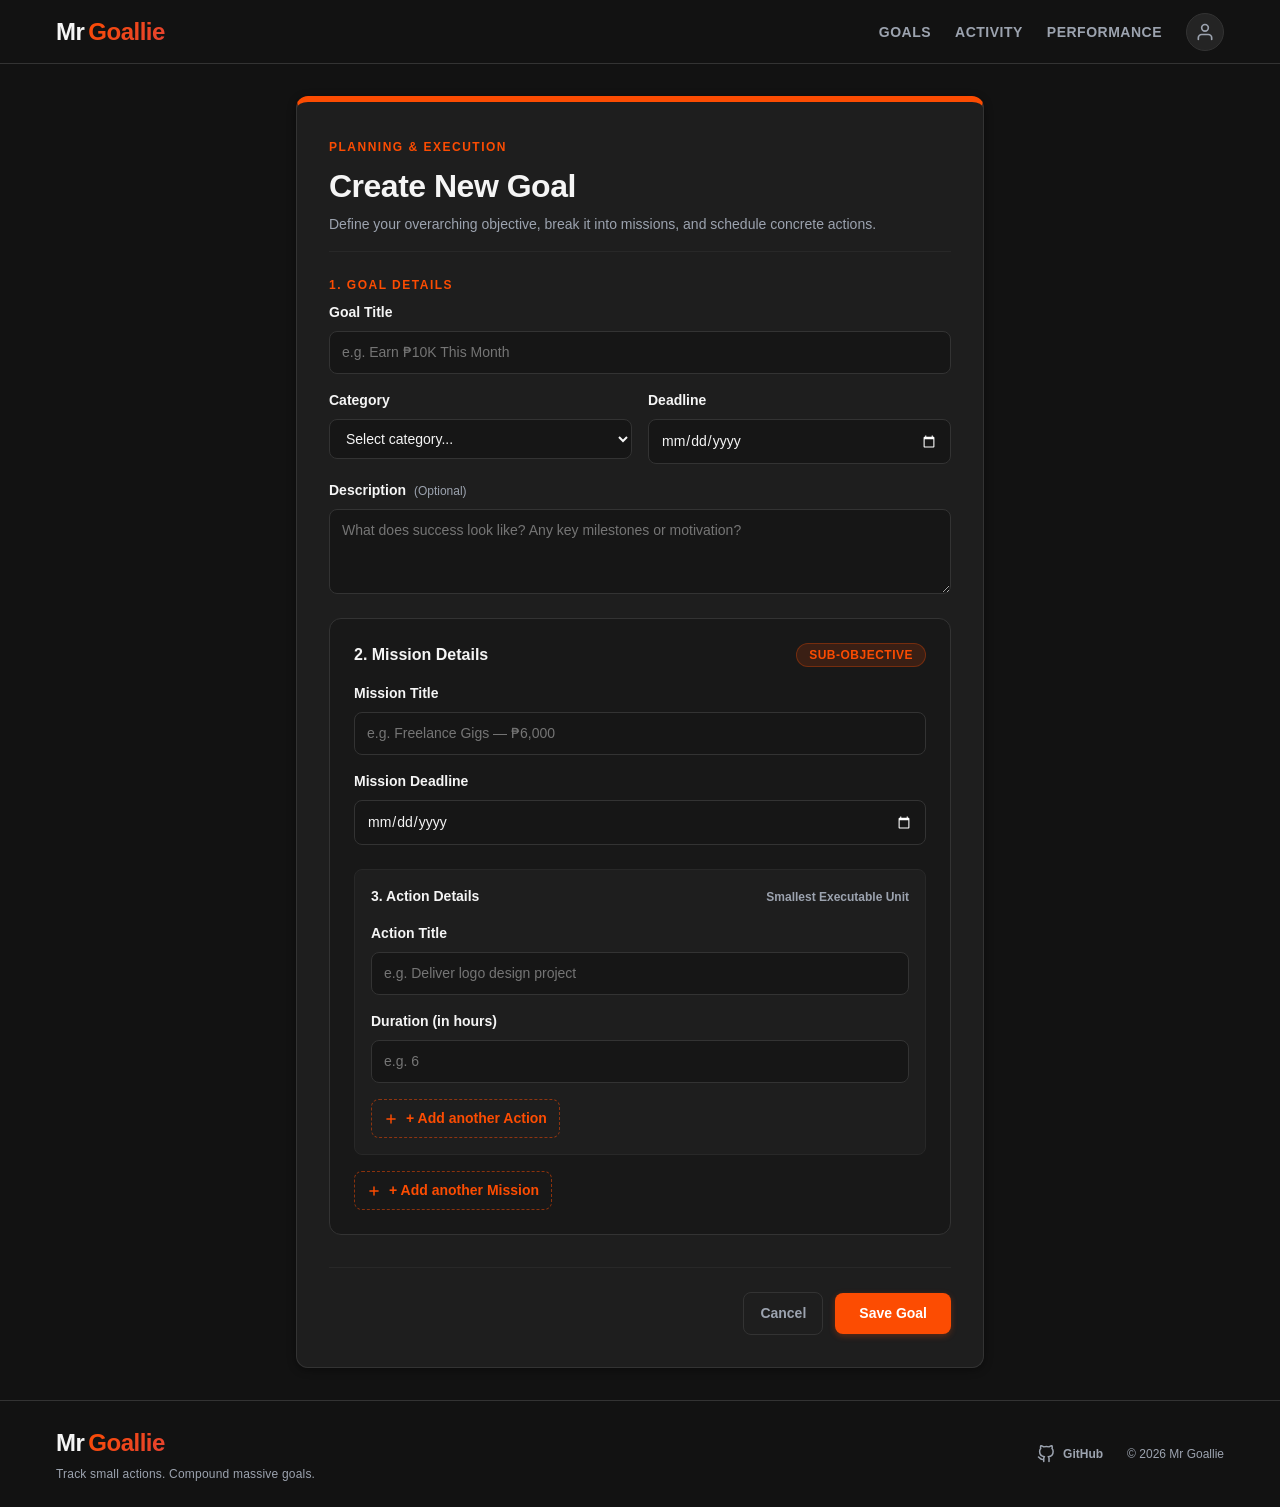
==== commit 7e8b827a: "Add Performance section link and adjust scroll padding" ====
--- a/goalForm.html
+++ b/goalForm.html
@@ -20,6 +20,7 @@
           <ul class="nav-links">
             <li><a href="index.html" class="nav-link">Goals</a></li>
             <li><a href="index.html#activity-section" class="nav-link">Activity</a></li>
+            <li><a href="index.html#calendar-section" class="nav-link">Performance</a></li>
           </ul>
         </nav>
         <a href="#profile" class="profile-btn" aria-label="User Profile">
--- a/css/styles.css
+++ b/css/styles.css
@@ -67,6 +67,7 @@
   font-size: 16px;
   color-scheme: dark;
   scroll-behavior: smooth;
+  scroll-padding-top: 80px;
 }
 
 body {
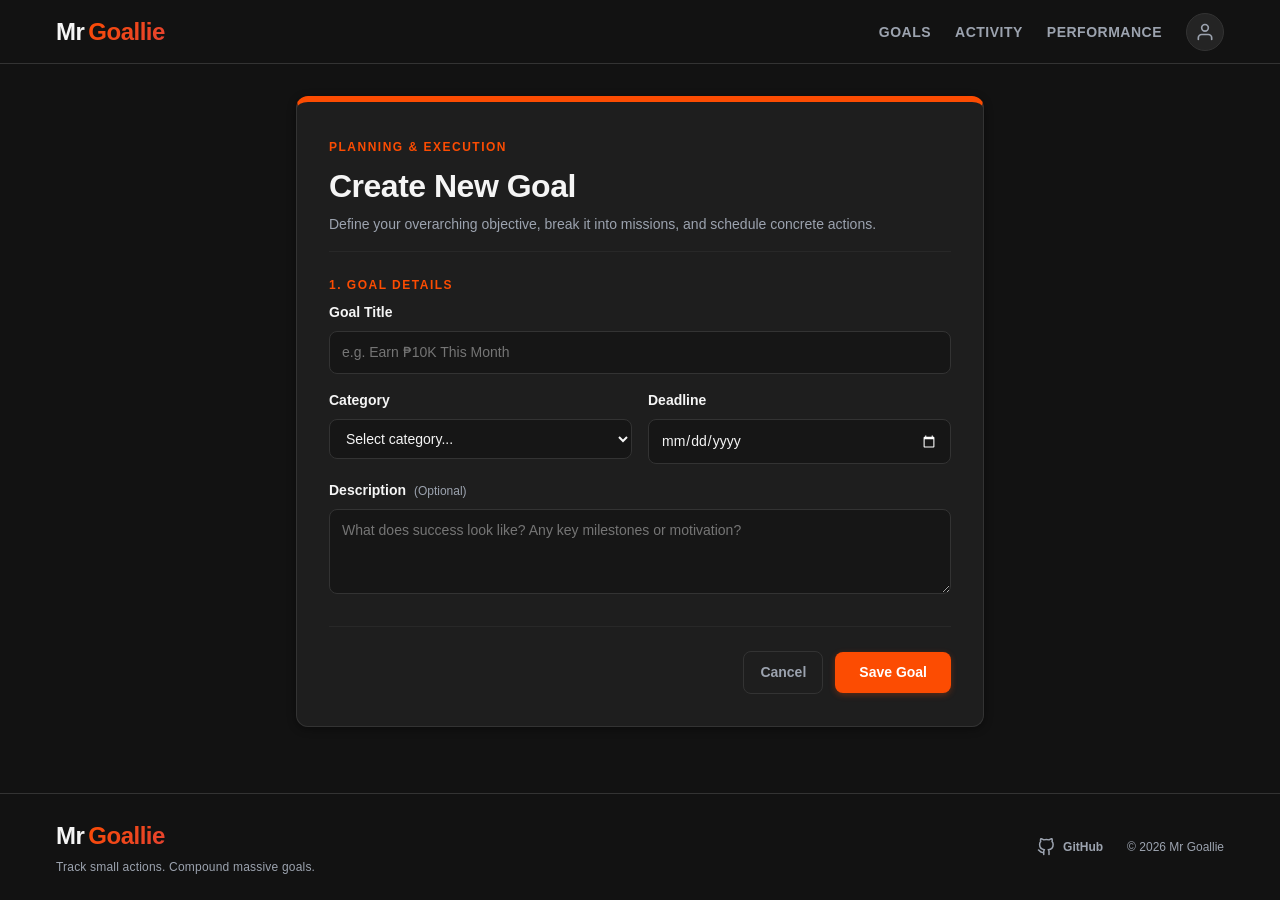
==== commit 5339f1e0: "Remove nested mission and action details sections from goal form" ====
--- a/goalForm.html
+++ b/goalForm.html
@@ -43,8 +43,8 @@
           Define your overarching objective, break it into missions, and schedule concrete actions.
         </p>
       </div>
-
-      <form action="index.html" method="get" class="form-section">
+<!-- action="index.html" method="get" -->
+      <form class="form-section">
         
         <!-- 1. Goal Details Section -->
         <fieldset class="form-section" style="border: none;">
@@ -101,85 +101,6 @@
           </div>
 
           <!-- 2. Nested Mission Details Section -->
-          <div class="form-nested-section">
-            <div class="nested-section-title">
-              <span>2. Mission Details</span>
-              <span class="category-pill">Sub-objective</span>
-            </div>
-
-            <div class="form-group">
-              <label for="mission-title" class="form-label">Mission Title</label>
-              <input 
-                type="text" 
-                id="mission-title" 
-                name="mission_title" 
-                class="form-input" 
-                placeholder="e.g. Freelance Gigs — ₱6,000" 
-                required
-              >
-            </div>
-
-            <div class="form-group">
-              <label for="mission-deadline" class="form-label">Mission Deadline</label>
-              <input 
-                type="date" 
-                id="mission-deadline" 
-                name="mission_deadline" 
-                class="form-input" 
-                required
-              >
-            </div>
-
-            <!-- 3. Nested Action Details Section -->
-            <div class="form-nested-sub-section">
-              <div class="nested-section-title">
-                <span style="font-size: var(--text-sm);">3. Action Details</span>
-                <span style="font-size: var(--text-xs); color: var(--color-text-muted);">Smallest Executable Unit</span>
-              </div>
-
-              <div class="form-group">
-                <label for="action-title" class="form-label">Action Title</label>
-                <input 
-                  type="text" 
-                  id="action-title" 
-                  name="action_title" 
-                  class="form-input" 
-                  placeholder="e.g. Deliver logo design project" 
-                  required
-                >
-              </div>
-
-              <div class="form-group">
-                <label for="action-duration" class="form-label">Duration (in hours)</label>
-                <input 
-                  type="number" 
-                  id="action-duration" 
-                  name="action_duration" 
-                  class="form-input" 
-                  placeholder="e.g. 6" 
-                  min="0.25" 
-                  step="0.25" 
-                  required
-                >
-              </div>
-
-              <button type="button" class="btn-add-repeater">
-                <svg width="14" height="14" viewBox="0 0 24 24" fill="none" stroke="currentColor" stroke-width="2.5" stroke-linecap="round" stroke-linejoin="round" aria-hidden="true">
-                  <line x1="12" y1="5" x2="12" y2="19"></line>
-                  <line x1="5" y1="12" x2="19" y2="12"></line>
-                </svg>
-                <span>+ Add another Action</span>
-              </button>
-            </div>
-
-            <button type="button" class="btn-add-repeater">
-              <svg width="14" height="14" viewBox="0 0 24 24" fill="none" stroke="currentColor" stroke-width="2.5" stroke-linecap="round" stroke-linejoin="round" aria-hidden="true">
-                <line x1="12" y1="5" x2="12" y2="19"></line>
-                <line x1="5" y1="12" x2="19" y2="12"></line>
-              </svg>
-              <span>+ Add another Mission</span>
-            </button>
-          </div>
 
         </fieldset>
 
@@ -216,5 +137,7 @@
     </div>
   </footer>
 
+   <script src="./javascript/goalForm.js"></script>
+
 </body>
 </html>
--- a/css/styles.css
+++ b/css/styles.css
@@ -215,6 +215,76 @@
 .profile-btn:hover {
   border-color: var(--color-primary);
   color: var(--color-text-primary);
+}
+
+
+/* Hamburger Button */
+.hamburger-btn {
+  display: none;
+  flex-direction: column;
+  justify-content: space-between;
+  width: 30px;
+  height: 20px;
+  background: var(--surface-card);
+  border: none;
+  box-sizing: content-box;
+  padding: var(--space-2);
+  border-radius: var(--radius-sm);
+  box-shadow: var(--card-shadow);
+}
+
+.hamburger-btn .bar {
+  width: 100%;
+  height: 3px;
+  background-color: var(--color-primary);
+  border-radius: 4px;
+}
+
+.side-nav {
+  display: flex;
+  flex-direction: column;
+  position: fixed;
+  top: 0;
+  right: 0;
+  width: 50vw;
+  height: 100vh;
+  box-shadow: var(--card-shadow);
+  background-color: var(--surface-card);
+  padding: var(--space-4);
+  z-index: 1000;
+}
+
+.side-nav-panel {
+  display: flex;
+  flex-direction: column;
+  gap: var(--space-8);
+  padding: var(--space-1) var(--space-8);
+}
+
+.nav-links.side {
+  flex-direction: column;
+  align-items: flex-start;
+}
+
+.close-btn {
+  align-self: flex-end;
+  width: 30px;
+  height: 30px;
+  stroke: var(--color-primary);
+  border: none;
+}
+
+.profile-btn-side {
+  display: flex;
+  flex-direction: column;
+  justify-content: center;
+  align-items: center;
+  border-bottom: 2px solid var(--color-border);
+}
+
+.profile-btn-side .profile-btn {
+  width: 50px;
+  height: 50px;
 }
 
 /* --------------------------------------------------------------------------
@@ -1168,15 +1238,24 @@
   }
 
   .nav-right {
-    gap: var(--space-3);
+    display: none;
   }
 
   .nav-links {
-    gap: var(--space-3);
+    gap: var(--space-6);
   }
 
   .nav-link {
+    font-size: var(--text-base);
+  }
+
+
+  .profile-btn-side .nav-link {
     font-size: var(--text-xs);
+  }
+
+  .hamburger-btn {
+    display: flex;
   }
 
   .goal-card {
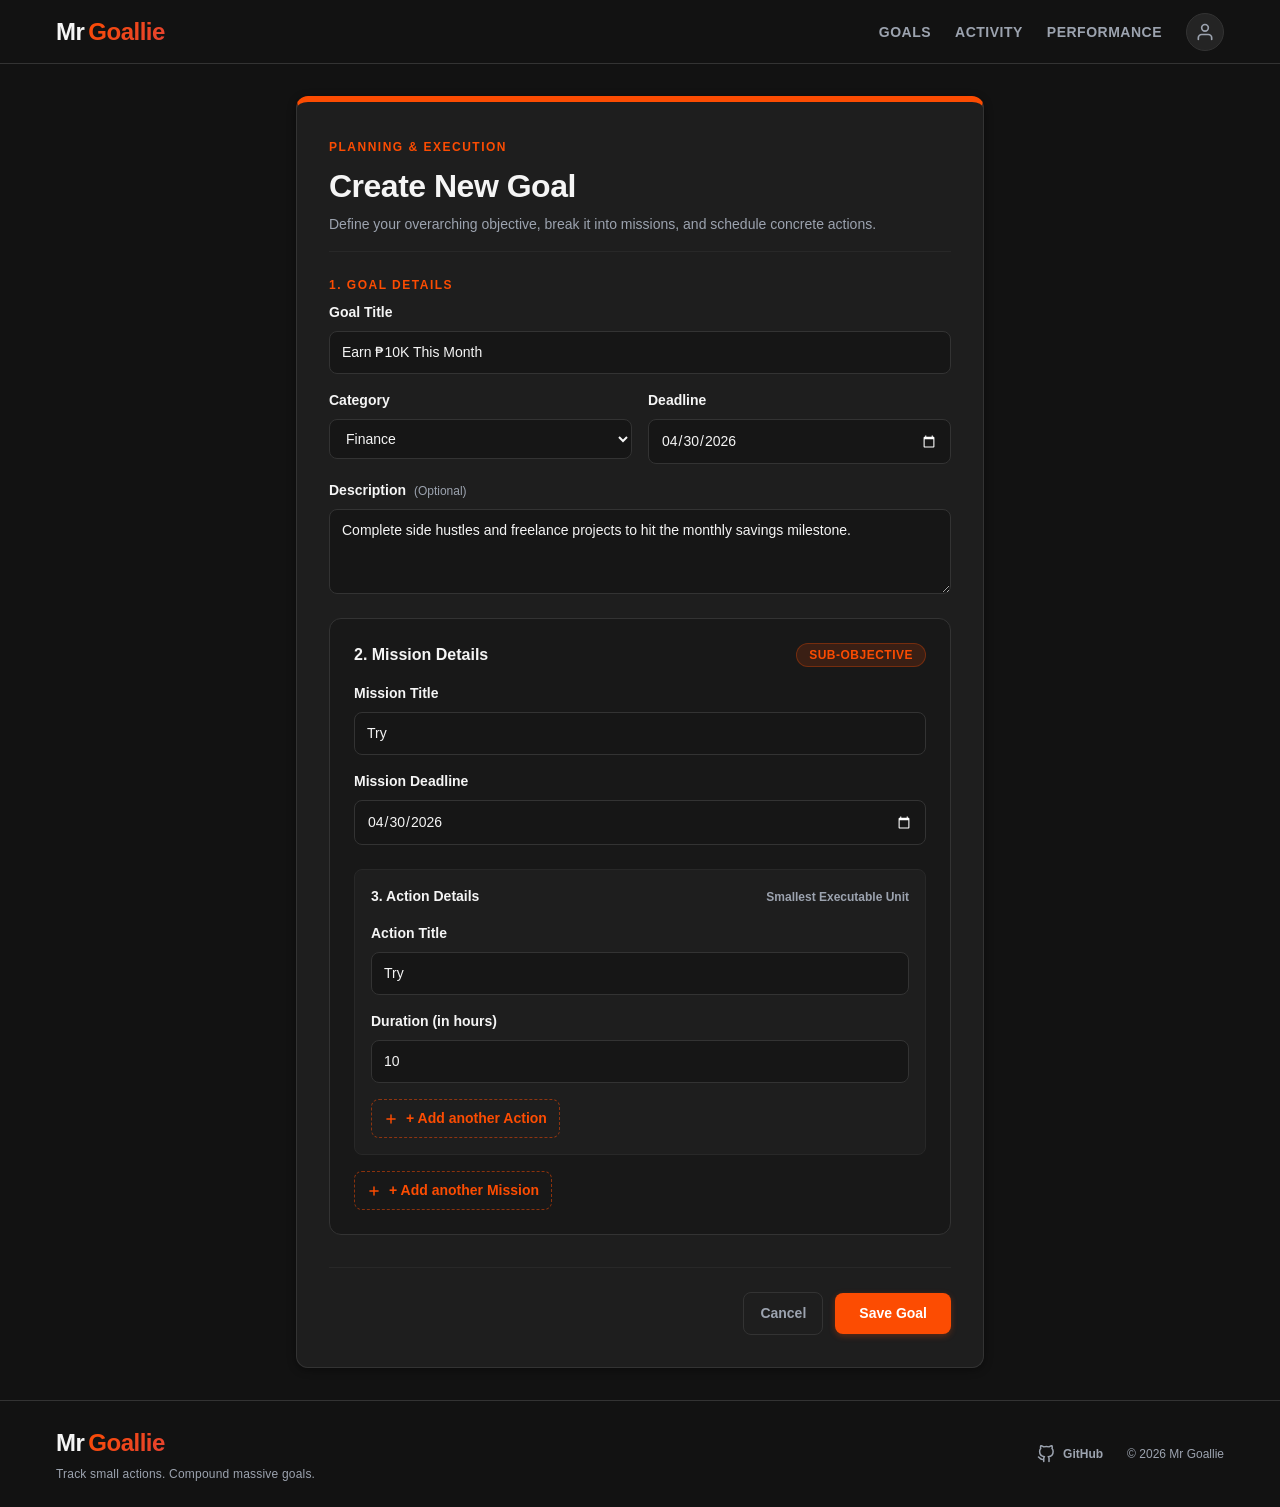
==== commit 35ff1e4f: "Added type module in the script source" ====
--- a/goalForm.html
+++ b/goalForm.html
@@ -137,7 +137,7 @@
     </div>
   </footer>
 
-   <script src="./javascript/goalForm.js"></script>
+   <script type="module" src="./javascript/goalForm.js"></script>
 
 </body>
 </html>
--- a/css/styles.css
+++ b/css/styles.css
@@ -246,7 +246,7 @@
   position: fixed;
   top: 0;
   right: 0;
-  width: 50vw;
+  width: 65vw;
   height: 100vh;
   box-shadow: var(--card-shadow);
   background-color: var(--surface-card);
@@ -1012,7 +1012,13 @@
 }
 
 .form-nested-sub-section {
-  background-color: var(--surface-card);
+  display: flex;
+  flex-direction: column;
+  gap: var(--space-4);
+}
+
+.action-form {
+   background-color: var(--surface-card);
   border: 1px solid var(--color-border-subtle);
   border-radius: var(--radius-sm);
   padding: var(--space-4);
@@ -1021,7 +1027,6 @@
   flex-direction: column;
   gap: var(--space-4);
 }
-
 .nested-section-title {
   font-size: var(--text-base);
   font-weight: 700;
